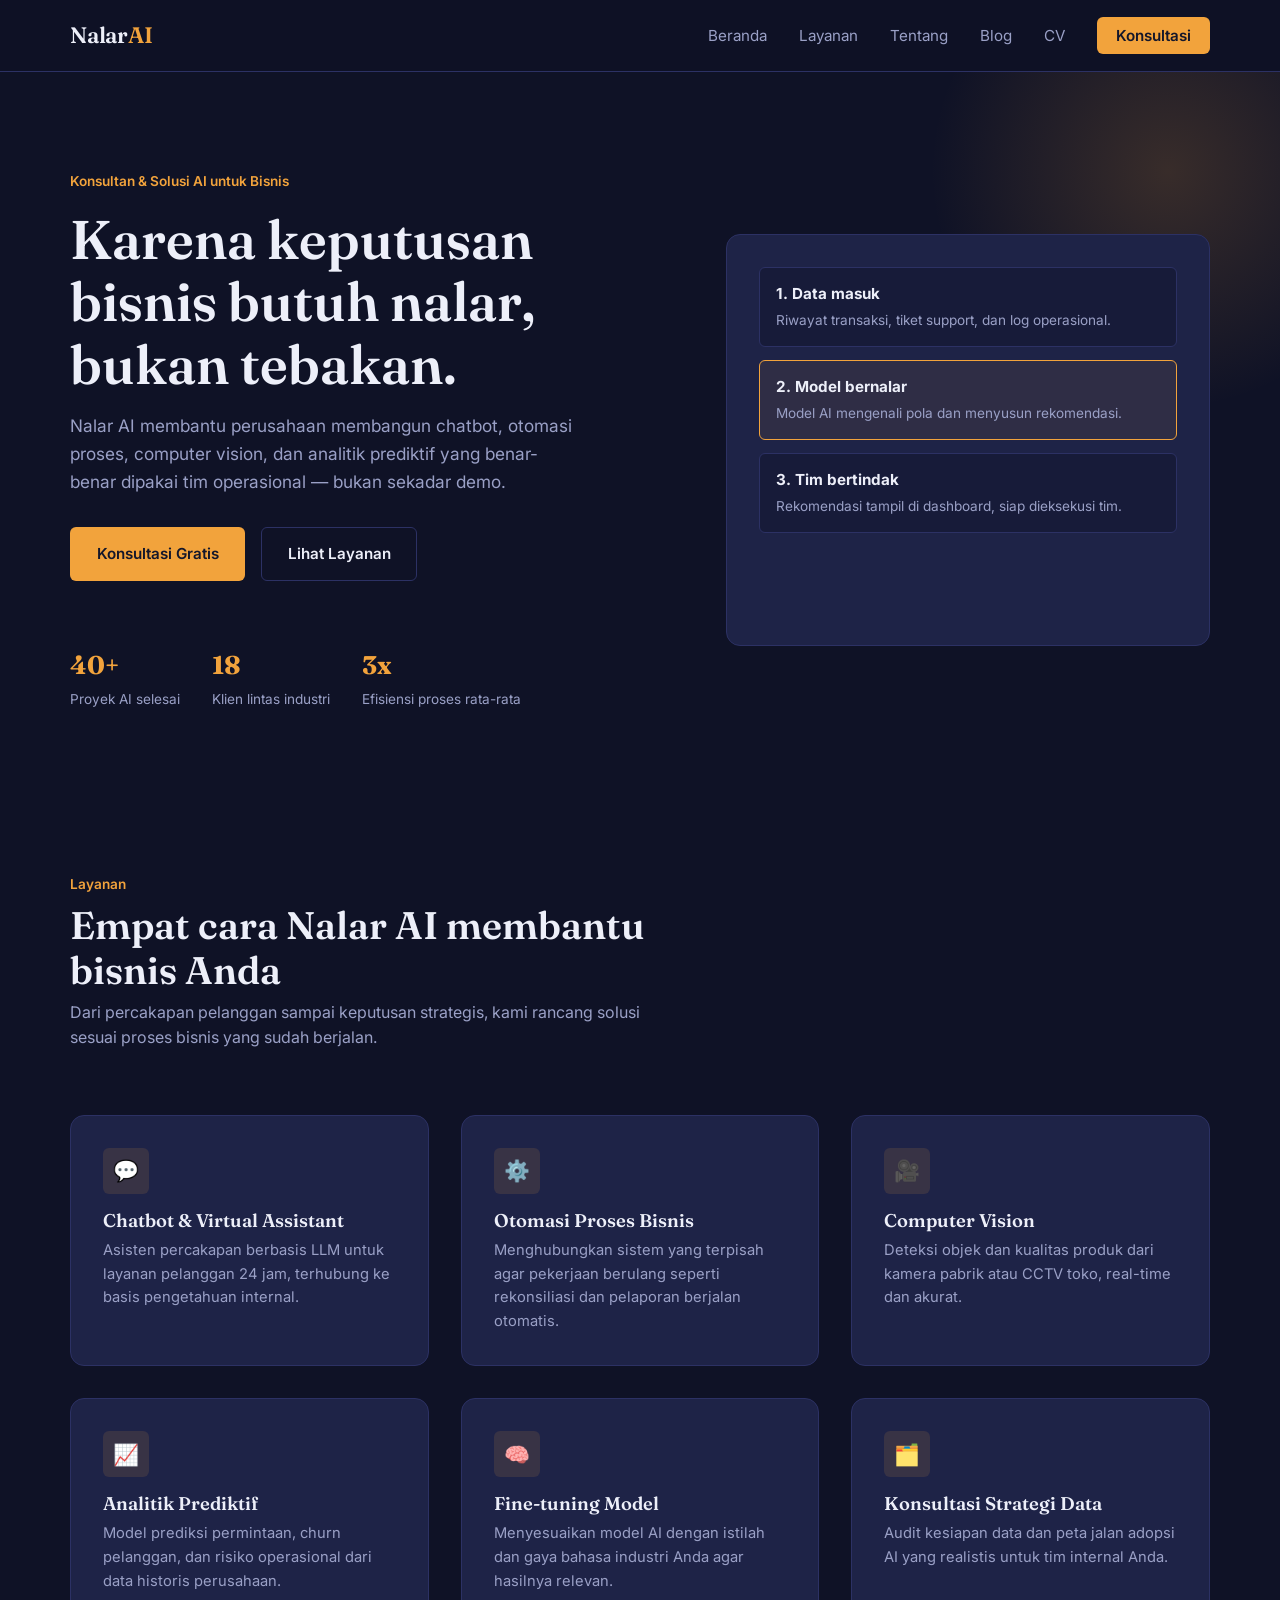
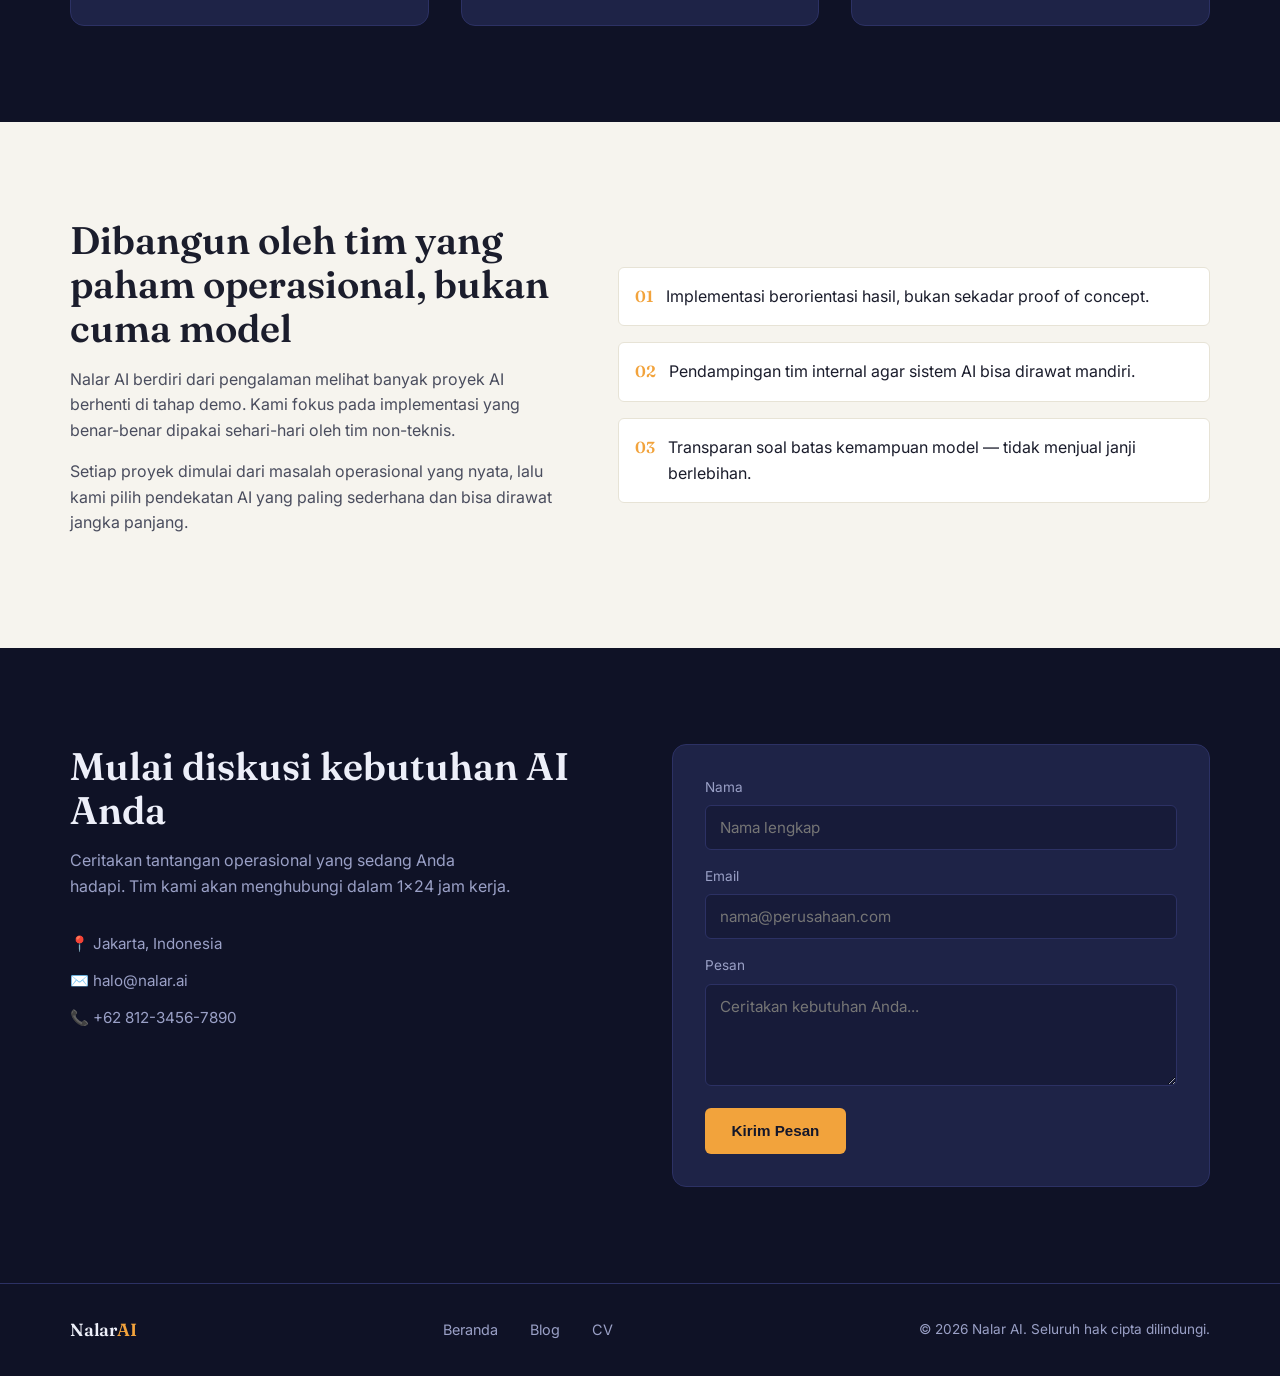
==== index.html @ 4ec9af01 "ok" ====
<!doctype html>
<html lang="id">
<head>
  <meta charset="UTF-8" />
  <meta name="viewport" content="width=device-width, initial-scale=1.0" />
  <title>Nalar AI — Jasa Kecerdasan Buatan untuk Bisnis</title>
  <meta name="description" content="Nalar AI membantu bisnis mengambil keputusan lebih cepat dan tepat lewat chatbot, otomasi proses, computer vision, dan analitik prediktif." />
  <link rel="preconnect" href="https://fonts.googleapis.com" />
  <link href="https://fonts.googleapis.com/css2?family=Fraunces:wght@500;600;700&family=Inter:wght@400;500;600;700&display=swap" rel="stylesheet" />
  <link rel="stylesheet" href="assets/css/style.css" />
</head>
<body>

  <!-- ============ NAVBAR ============ -->
  <header class="navbar">
    <nav class="container">
      <a href="#hero" class="brand">Nalar<span class="accent">AI</span></a>
      <ul class="nav-links" id="navLinks">
        <li><a href="#hero">Beranda</a></li>
        <li><a href="#layanan">Layanan</a></li>
        <li><a href="#tentang">Tentang</a></li>
        <li><a href="blog.html">Blog</a></li>
        <li><a href="cv.html">CV</a></li>
        <li><a href="#kontak" class="nav-cta">Konsultasi</a></li>
      </ul>
      <button class="nav-toggle" id="navToggle" aria-label="Buka menu" aria-expanded="false">☰</button>
    </nav>
  </header>

  <main>
    <!-- ============ HERO ============ -->
    <section class="hero" id="hero">
      <div class="container">
        <div class="hero-copy">
          <span class="hero-eyebrow">Konsultan &amp; Solusi AI untuk Bisnis</span>
          <h1>Karena keputusan bisnis butuh nalar, bukan tebakan.</h1>
          <p>
            Nalar AI membantu perusahaan membangun chatbot, otomasi proses,
            computer vision, dan analitik prediktif yang benar-benar dipakai
            tim operasional — bukan sekadar demo.
          </p>
          <div class="hero-actions">
            <a href="#kontak" class="btn btn-primary">Konsultasi Gratis</a>
            <a href="#layanan" class="btn btn-ghost">Lihat Layanan</a>
          </div>
          <div class="hero-stats">
            <div>
              <strong>40+</strong>
              <span>Proyek AI selesai</span>
            </div>
            <div>
              <strong>18</strong>
              <span>Klien lintas industri</span>
            </div>
            <div>
              <strong>3x</strong>
              <span>Efisiensi proses rata-rata</span>
            </div>
          </div>
        </div>

        <!-- Ilustrasi "alur nalar" dibuat murni dari HTML + CSS -->
        <div class="hero-visual" aria-hidden="true">
          <div class="flow-card">
            <strong>1. Data masuk</strong>
            Riwayat transaksi, tiket support, dan log operasional.
          </div>
          <div class="flow-card highlight">
            <strong>2. Model bernalar</strong>
            Model AI mengenali pola dan menyusun rekomendasi.
          </div>
          <div class="flow-card">
            <strong>3. Tim bertindak</strong>
            Rekomendasi tampil di dashboard, siap dieksekusi tim.
          </div>
        </div>
      </div>
    </section>

    <!-- ============ LAYANAN ============ -->
    <section id="layanan">
      <div class="container">
        <div class="section-head">
          <span class="section-eyebrow">Layanan</span>
          <h2>Empat cara Nalar AI membantu bisnis Anda</h2>
          <p>Dari percakapan pelanggan sampai keputusan strategis, kami rancang solusi sesuai proses bisnis yang sudah berjalan.</p>
        </div>

        <div class="services-grid">
          <article class="service-card">
            <div class="service-icon">💬</div>
            <h3>Chatbot &amp; Virtual Assistant</h3>
            <p>Asisten percakapan berbasis LLM untuk layanan pelanggan 24 jam, terhubung ke basis pengetahuan internal.</p>
          </article>

          <article class="service-card">
            <div class="service-icon">⚙️</div>
            <h3>Otomasi Proses Bisnis</h3>
            <p>Menghubungkan sistem yang terpisah agar pekerjaan berulang seperti rekonsiliasi dan pelaporan berjalan otomatis.</p>
          </article>

          <article class="service-card">
            <div class="service-icon">🎥</div>
            <h3>Computer Vision</h3>
            <p>Deteksi objek dan kualitas produk dari kamera pabrik atau CCTV toko, real-time dan akurat.</p>
          </article>

          <article class="service-card">
            <div class="service-icon">📈</div>
            <h3>Analitik Prediktif</h3>
            <p>Model prediksi permintaan, churn pelanggan, dan risiko operasional dari data historis perusahaan.</p>
          </article>

          <article class="service-card">
            <div class="service-icon">🧠</div>
            <h3>Fine-tuning Model</h3>
            <p>Menyesuaikan model AI dengan istilah dan gaya bahasa industri Anda agar hasilnya relevan.</p>
          </article>

          <article class="service-card">
            <div class="service-icon">🗂️</div>
            <h3>Konsultasi Strategi Data</h3>
            <p>Audit kesiapan data dan peta jalan adopsi AI yang realistis untuk tim internal Anda.</p>
          </article>
        </div>
      </div>
    </section>

    <!-- ============ TENTANG / KEUNGGULAN ============ -->
    <section class="about" id="tentang">
      <div class="container">
        <div class="about-copy">
          <h2>Dibangun oleh tim yang paham operasional, bukan cuma model</h2>
          <p>
            Nalar AI berdiri dari pengalaman melihat banyak proyek AI berhenti
            di tahap demo. Kami fokus pada implementasi yang benar-benar
            dipakai sehari-hari oleh tim non-teknis.
          </p>
          <p>
            Setiap proyek dimulai dari masalah operasional yang nyata, lalu
            kami pilih pendekatan AI yang paling sederhana dan bisa dirawat
            jangka panjang.
          </p>
        </div>
        <ul class="about-list">
          <li><span class="num">01</span> Implementasi berorientasi hasil, bukan sekadar proof of concept.</li>
          <li><span class="num">02</span> Pendampingan tim internal agar sistem AI bisa dirawat mandiri.</li>
          <li><span class="num">03</span> Transparan soal batas kemampuan model — tidak menjual janji berlebihan.</li>
        </ul>
      </div>
    </section>

    <!-- ============ KONTAK / CTA ============ -->
    <section class="contact" id="kontak">
      <div class="container">
        <div class="contact-info">
          <h2>Mulai diskusi kebutuhan AI Anda</h2>
          <p>Ceritakan tantangan operasional yang sedang Anda hadapi. Tim kami akan menghubungi dalam 1x24 jam kerja.</p>
          <div class="contact-detail">📍 Jakarta, Indonesia</div>
          <div class="contact-detail">✉️ halo@nalar.ai</div>
          <div class="contact-detail">📞 +62 812-3456-7890</div>
        </div>

        <form class="contact-form" onsubmit="event.preventDefault(); alert('Terima kasih! Pesan Anda telah terkirim (simulasi).');">
          <div class="form-group">
            <label for="nama">Nama</label>
            <input type="text" id="nama" name="nama" placeholder="Nama lengkap" required />
          </div>
          <div class="form-group">
            <label for="email">Email</label>
            <input type="email" id="email" name="email" placeholder="nama@perusahaan.com" required />
          </div>
          <div class="form-group">
            <label for="pesan">Pesan</label>
            <textarea id="pesan" name="pesan" rows="4" placeholder="Ceritakan kebutuhan Anda..." required></textarea>
          </div>
          <button type="submit" class="btn btn-primary">Kirim Pesan</button>
        </form>
      </div>
    </section>
  </main>

  <!-- ============ FOOTER ============ -->
  <footer>
    <div class="container">
      <span class="brand" style="font-size:1.1rem;">Nalar<span class="accent">AI</span></span>
      <ul class="footer-links">
        <li><a href="index.html">Beranda</a></li>
        <li><a href="blog.html">Blog</a></li>
        <li><a href="cv.html">CV</a></li>
      </ul>
      <small>&copy; 2026 Nalar AI. Seluruh hak cipta dilindungi.</small>
    </div>
  </footer>

  <script>
    // Toggle menu mobile
    const navToggle = document.getElementById('navToggle');
    const navLinks = document.getElementById('navLinks');
    navToggle.addEventListener('click', () => {
      const isOpen = navLinks.classList.toggle('open');
      navToggle.setAttribute('aria-expanded', String(isOpen));
    });
    navLinks.querySelectorAll('a').forEach((link) => {
      link.addEventListener('click', () => navLinks.classList.remove('open'));
    });
  </script>
</body>
</html>
---- assets/css/style.css ----
/* =========================================================
   NALAR AI — Landing Page Styles
   Pure CSS (tanpa Bootstrap / Tailwind)
   ========================================================= */

/* ---------- 1. CSS Variables (Design Tokens) ---------- */
:root {
  --color-bg: #0f1226;
  --color-bg-alt: #171b39;
  --color-surface: #1e2347;
  --color-surface-border: #2c3164;
  --color-text: #edeff9;
  --color-text-muted: #9aa0c6;
  --color-accent: #f2a33c;
  --color-accent-soft: #ffd9a0;
  --color-paper: #f6f4ee;
  --color-paper-text: #1b1d2c;

  --font-display: "Fraunces", "Georgia", serif;
  --font-body: "Inter", "Segoe UI", sans-serif;

  --radius-sm: 6px;
  --radius-md: 14px;
  --container-w: 1140px;
  --space-xs: 0.5rem;
  --space-sm: 1rem;
  --space-md: 2rem;
  --space-lg: 4rem;
  --space-xl: 6rem;
}

/* ---------- 2. Reset dasar (universal selector) ---------- */
* {
  margin: 0;
  padding: 0;
  box-sizing: border-box;
}

html {
  scroll-behavior: smooth;
}

body {
  font-family: var(--font-body);
  background: var(--color-bg);
  color: var(--color-text);
  line-height: 1.6;
  -webkit-font-smoothing: antialiased;
}

img {
  max-width: 100%;
  display: block;
}

a {
  color: inherit;
  text-decoration: none;
}

ul {
  list-style: none;
}

.container {
  width: min(100% - 3rem, var(--container-w));
  margin-inline: auto;
}

h1, h2, h3 {
  font-family: var(--font-display);
  font-weight: 600;
  line-height: 1.15;
}

section {
  padding-block: var(--space-xl);
}

/* ---------- 3. Navbar (Flexbox + position: sticky) ---------- */
.navbar {
  position: sticky;
  top: 0;
  z-index: 50;
  background: rgba(15, 18, 38, 0.85);
  backdrop-filter: blur(10px);
  border-bottom: 1px solid var(--color-surface-border);
}

.navbar .container {
  display: flex;
  align-items: center;
  justify-content: space-between;
  padding-block: 1.1rem;
}

.brand {
  font-family: var(--font-display);
  font-size: 1.4rem;
  font-weight: 600;
  letter-spacing: -0.01em;
}

.brand .accent {
  color: var(--color-accent);
}

.nav-links {
  display: flex;
  gap: var(--space-md);
  align-items: center;
}

.nav-links a {
  color: var(--color-text-muted);
  font-size: 0.95rem;
  transition: color 0.2s ease;
  position: relative;
}

.nav-links a:hover,
.nav-links a:focus-visible {
  color: var(--color-text);
}

.nav-links a.nav-cta {
  background: var(--color-accent);
  color: #14172b;
  padding: 0.55rem 1.2rem;
  border-radius: var(--radius-sm);
  font-weight: 600;
}

.nav-links a.nav-cta:hover {
  background: var(--color-accent-soft);
}

.nav-toggle {
  display: none;
  background: none;
  border: 1px solid var(--color-surface-border);
  color: var(--color-text);
  border-radius: var(--radius-sm);
  padding: 0.4rem 0.6rem;
  font-size: 1.1rem;
}

/* ---------- 4. Hero (Grid) ---------- */
.hero {
  padding-block: var(--space-xl) var(--space-lg);
  position: relative;
  overflow: hidden;
}

.hero::before {
  content: "";
  position: absolute;
  inset: -20% -10% auto auto;
  width: 480px;
  height: 480px;
  background: radial-gradient(circle, rgba(242, 163, 60, 0.18), transparent 70%);
  pointer-events: none;
}

.hero .container {
  display: grid;
  grid-template-columns: 1.1fr 0.9fr;
  gap: var(--space-lg);
  align-items: center;
}

.hero-eyebrow {
  display: inline-block;
  color: var(--color-accent);
  font-size: 0.85rem;
  font-weight: 600;
  margin-bottom: var(--space-sm);
}

.hero h1 {
  font-size: clamp(2.2rem, 4vw + 1rem, 3.4rem);
  max-width: 14ch;
}

.hero p {
  color: var(--color-text-muted);
  margin-block: var(--space-sm) var(--space-md);
  max-width: 46ch;
  font-size: 1.08rem;
}

.hero-actions {
  display: flex;
  gap: var(--space-sm);
  flex-wrap: wrap;
}

.btn {
  display: inline-flex;
  align-items: center;
  gap: 0.5rem;
  padding: 0.85rem 1.6rem;
  border-radius: var(--radius-sm);
  font-weight: 600;
  font-size: 0.95rem;
  border: 1px solid transparent;
  cursor: pointer;
  transition: transform 0.2s ease, background 0.2s ease, border-color 0.2s ease;
}

.btn-primary {
  background: var(--color-accent);
  color: #14172b;
}

.btn-primary:hover {
  background: var(--color-accent-soft);
  transform: translateY(-2px);
}

.btn-ghost {
  border-color: var(--color-surface-border);
  color: var(--color-text);
}

.btn-ghost:hover {
  border-color: var(--color-accent);
  color: var(--color-accent);
}

.hero-stats {
  display: flex;
  gap: var(--space-md);
  margin-top: var(--space-lg);
}

.hero-stats div strong {
  display: block;
  font-family: var(--font-display);
  font-size: 1.6rem;
  color: var(--color-accent);
}

.hero-stats div span {
  color: var(--color-text-muted);
  font-size: 0.85rem;
}

/* Hero visual: kartu "reasoning" ilustratif dibuat dari CSS murni */
.hero-visual {
  position: relative;
  background: var(--color-surface);
  border: 1px solid var(--color-surface-border);
  border-radius: var(--radius-md);
  padding: var(--space-md);
  aspect-ratio: 4 / 3.4;
}

.hero-visual .node-line {
  position: absolute;
  background: var(--color-surface-border);
}

.hero-visual .flow-card {
  background: var(--color-bg-alt);
  border: 1px solid var(--color-surface-border);
  border-radius: var(--radius-sm);
  padding: 0.9rem 1rem;
  margin-bottom: 0.8rem;
  font-size: 0.85rem;
  color: var(--color-text-muted);
}

.hero-visual .flow-card strong {
  color: var(--color-text);
  display: block;
  font-size: 0.95rem;
  margin-bottom: 0.2rem;
}

.hero-visual .flow-card.highlight {
  border-color: var(--color-accent);
  background: rgba(242, 163, 60, 0.08);
}

/* ---------- 5. Layanan (Grid, cards) ---------- */
.section-head {
  max-width: 60ch;
  margin-bottom: var(--space-lg);
}

.section-eyebrow {
  color: var(--color-accent);
  font-size: 0.85rem;
  font-weight: 600;
  text-transform: none;
}

.section-head h2 {
  font-size: clamp(1.8rem, 2.5vw + 1rem, 2.4rem);
  margin-top: 0.4rem;
}

.section-head p {
  color: var(--color-text-muted);
  margin-top: var(--space-xs);
}

.services-grid {
  display: grid;
  grid-template-columns: repeat(3, 1fr);
  gap: var(--space-md);
}

.service-card {
  background: var(--color-surface);
  border: 1px solid var(--color-surface-border);
  border-radius: var(--radius-md);
  padding: var(--space-md);
  transition: transform 0.25s ease, border-color 0.25s ease;
}

.service-card:hover {
  transform: translateY(-6px);
  border-color: var(--color-accent);
}

.service-icon {
  width: 46px;
  height: 46px;
  border-radius: var(--radius-sm);
  background: rgba(242, 163, 60, 0.12);
  color: var(--color-accent);
  display: flex;
  align-items: center;
  justify-content: center;
  font-size: 1.3rem;
  margin-bottom: var(--space-sm);
}

.service-card h3 {
  font-size: 1.15rem;
  margin-bottom: 0.5rem;
}

.service-card p {
  color: var(--color-text-muted);
  font-size: 0.92rem;
}

/* ---------- 6. Tentang / Keunggulan ---------- */
.about {
  background: var(--color-paper);
  color: var(--color-paper-text);
}

.about .container {
  display: grid;
  grid-template-columns: 0.9fr 1.1fr;
  gap: var(--space-lg);
  align-items: center;
}

.about h2 {
  font-size: clamp(1.8rem, 2.5vw + 1rem, 2.4rem);
  margin-bottom: var(--space-sm);
}

.about p {
  color: #4a4d5e;
  margin-bottom: var(--space-sm);
  max-width: 52ch;
}

.about-list {
  display: grid;
  gap: var(--space-sm);
}

.about-list li {
  display: flex;
  gap: 0.8rem;
  align-items: flex-start;
  padding: 1rem;
  background: #fff;
  border-radius: var(--radius-sm);
  border: 1px solid #e7e3d6;
}

.about-list li .num {
  font-family: var(--font-display);
  color: var(--color-accent);
  font-weight: 600;
}

/* ---------- 7. Kontak / CTA (Flexbox form) ---------- */
.contact .container {
  display: grid;
  grid-template-columns: 1fr 1fr;
  gap: var(--space-lg);
}

.contact-info h2 {
  font-size: clamp(1.8rem, 2.5vw + 1rem, 2.4rem);
  margin-bottom: var(--space-sm);
}

.contact-info p {
  color: var(--color-text-muted);
  margin-bottom: var(--space-md);
  max-width: 44ch;
}

.contact-detail {
  display: flex;
  gap: 0.7rem;
  align-items: center;
  margin-bottom: 0.8rem;
  color: var(--color-text-muted);
  font-size: 0.95rem;
}

.contact-form {
  background: var(--color-surface);
  border: 1px solid var(--color-surface-border);
  border-radius: var(--radius-md);
  padding: var(--space-md);
  display: flex;
  flex-direction: column;
  gap: var(--space-sm);
}

.form-group {
  display: flex;
  flex-direction: column;
  gap: 0.4rem;
}

.form-group label {
  font-size: 0.85rem;
  color: var(--color-text-muted);
}

.form-group input,
.form-group textarea {
  background: var(--color-bg-alt);
  border: 1px solid var(--color-surface-border);
  border-radius: var(--radius-sm);
  padding: 0.75rem 0.9rem;
  color: var(--color-text);
  font-family: var(--font-body);
  font-size: 0.95rem;
}

.form-group input:focus,
.form-group textarea:focus {
  outline: 2px solid var(--color-accent);
  outline-offset: 1px;
}

.contact-form .btn {
  align-self: flex-start;
  margin-top: 0.4rem;
}

/* ---------- 8. Footer ---------- */
footer {
  border-top: 1px solid var(--color-surface-border);
  padding-block: var(--space-md);
}

footer .container {
  display: flex;
  justify-content: space-between;
  align-items: center;
  flex-wrap: wrap;
  gap: var(--space-sm);
}

footer .footer-links {
  display: flex;
  gap: var(--space-md);
}

footer .footer-links a {
  color: var(--color-text-muted);
  font-size: 0.9rem;
}

footer .footer-links a:hover {
  color: var(--color-accent);
}

footer small {
  color: var(--color-text-muted);
  font-size: 0.85rem;
}

/* ---------- 9. Responsive (media query) ---------- */
@media (max-width: 900px) {
  .hero .container,
  .about .container,
  .contact .container {
    grid-template-columns: 1fr;
  }

  .hero-visual {
    order: -1;
  }

  .services-grid {
    grid-template-columns: repeat(2, 1fr);
  }
}

@media (max-width: 640px) {
  .nav-links {
    position: fixed;
    inset: 4.2rem 1rem auto 1rem;
    background: var(--color-bg-alt);
    border: 1px solid var(--color-surface-border);
    border-radius: var(--radius-md);
    flex-direction: column;
    align-items: stretch;
    padding: var(--space-sm);
    display: none;
  }

  .nav-links.open {
    display: flex;
  }

  .nav-toggle {
    display: inline-block;
  }

  .services-grid {
    grid-template-columns: 1fr;
  }

  .hero-stats {
    flex-wrap: wrap;
    gap: var(--space-sm);
  }

  footer .container {
    flex-direction: column;
    text-align: center;
  }
}
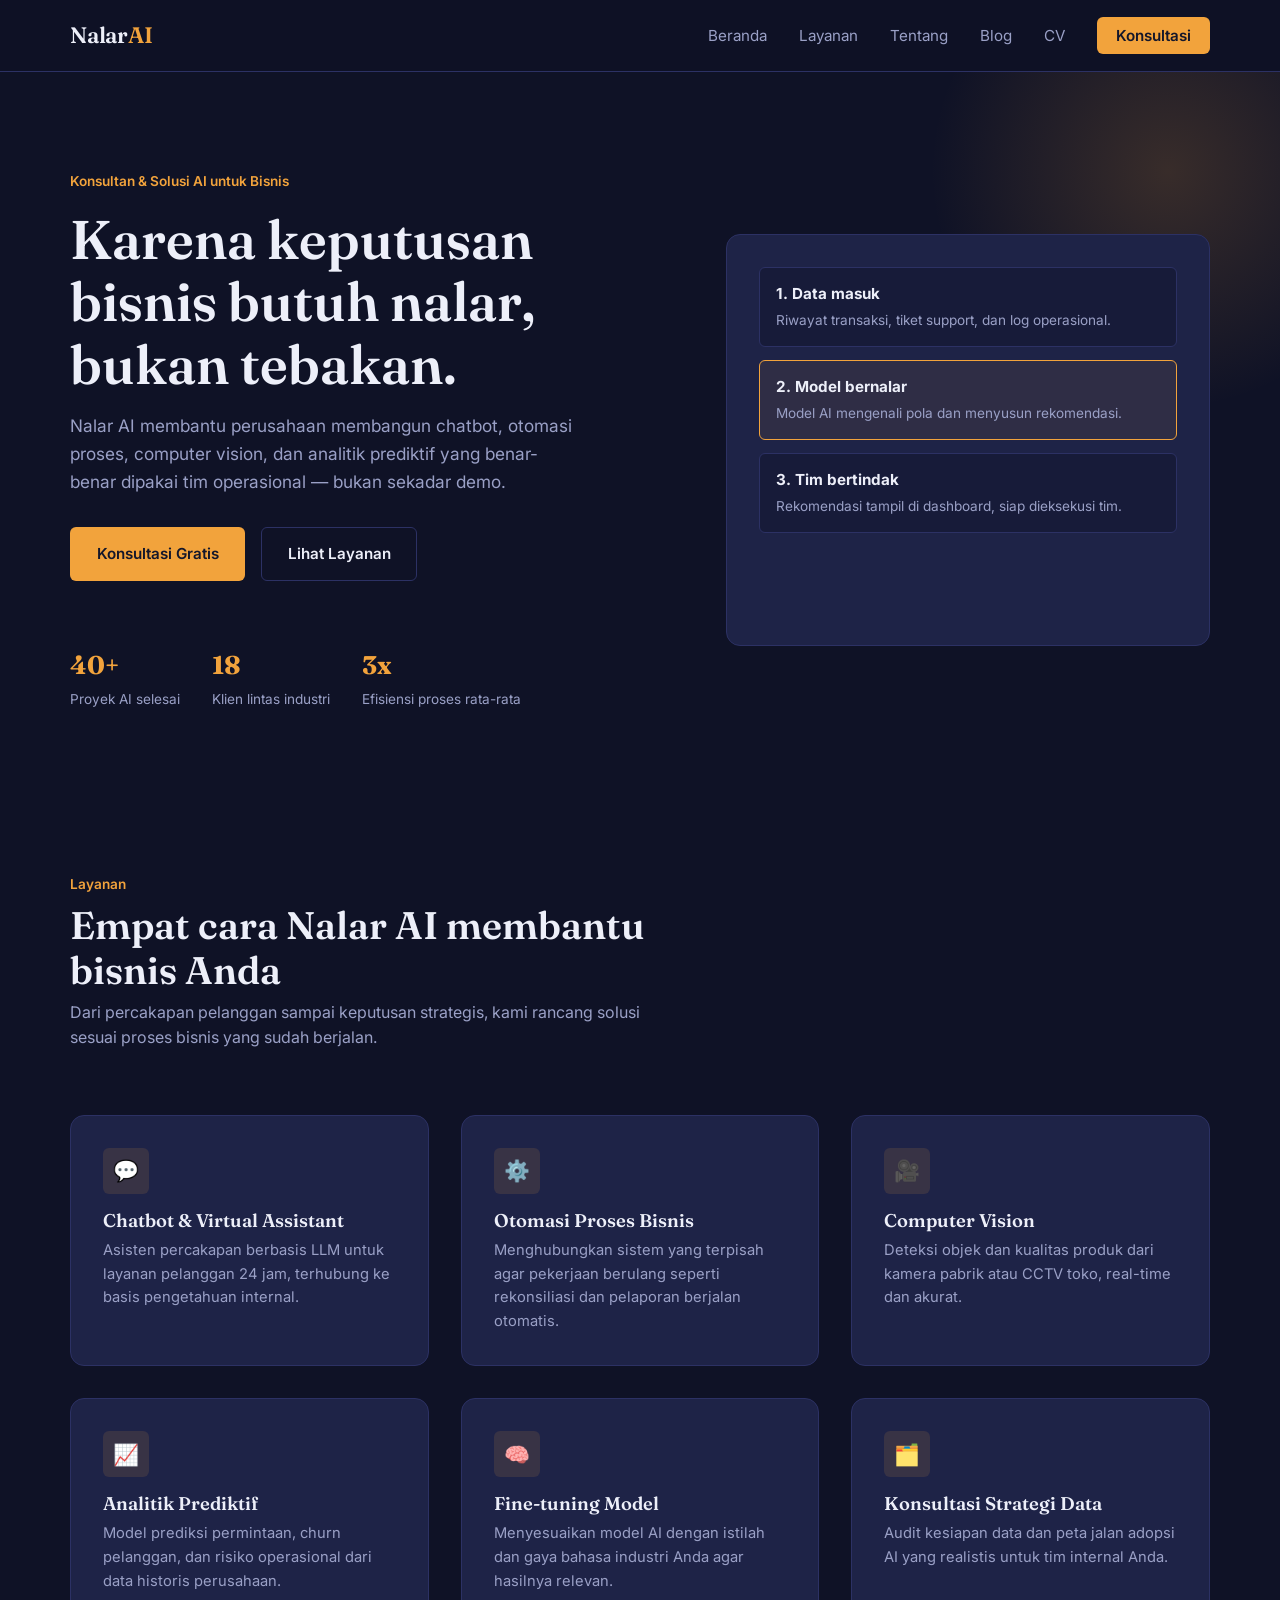
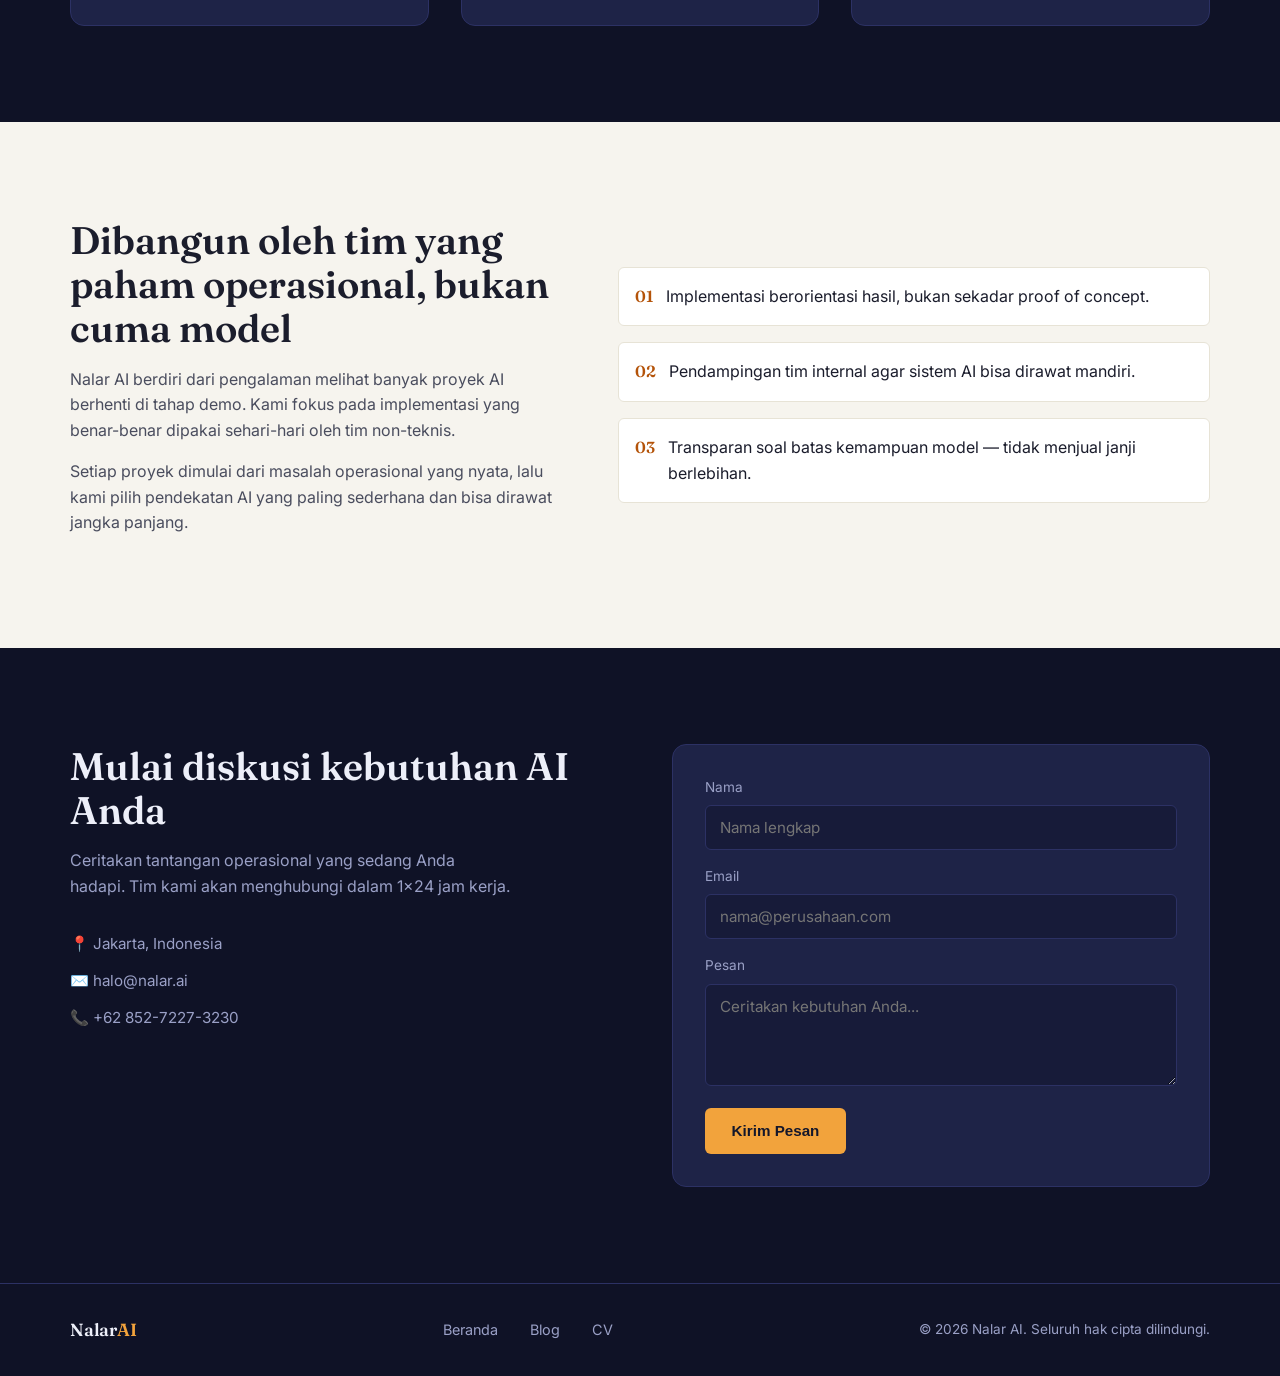
==== commit 1ded6b1c: "l" ====
--- a/index.html
+++ b/index.html
@@ -158,7 +158,7 @@
           <p>Ceritakan tantangan operasional yang sedang Anda hadapi. Tim kami akan menghubungi dalam 1x24 jam kerja.</p>
           <div class="contact-detail">📍 Jakarta, Indonesia</div>
           <div class="contact-detail">✉️ halo@nalar.ai</div>
-          <div class="contact-detail">📞 +62 812-3456-7890</div>
+          <div class="contact-detail">📞 +62 852-7227-3230</div>
         </div>
 
         <form class="contact-form" onsubmit="event.preventDefault(); alert('Terima kasih! Pesan Anda telah terkirim (simulasi).');">
--- a/assets/css/style.css
+++ b/assets/css/style.css
@@ -13,6 +13,9 @@
   --color-text-muted: #9aa0c6;
   --color-accent: #f2a33c;
   --color-accent-soft: #ffd9a0;
+  /* Varian gelap dari accent, khusus dipakai sebagai warna TEKS di atas latar terang
+     (mis. kartu putih), karena #f2a33c di atas putih kontrasnya cuma ~2:1 (gagal WCAG AA 4.5:1) */
+  --color-accent-ink: #b45309;
   --color-paper: #f6f4ee;
   --color-paper-text: #1b1d2c;
 
@@ -389,7 +392,7 @@
 
 .about-list li .num {
   font-family: var(--font-display);
-  color: var(--color-accent);
+  color: var(--color-accent-ink);
   font-weight: 600;
 }
 
